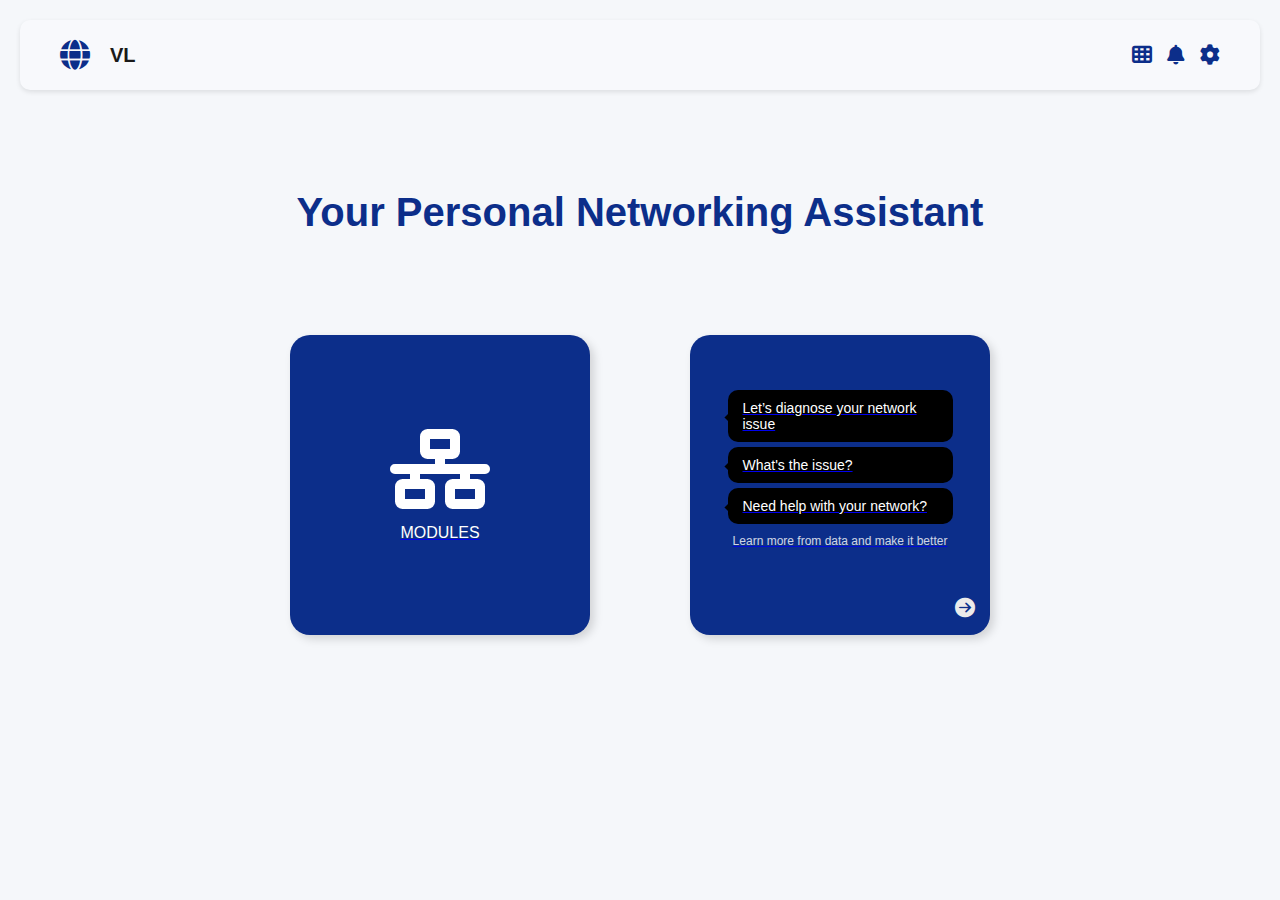
==== frontend/homePage.html @ 422a99ae "first commit" ====
<!DOCTYPE html>
<html lang="en">

<head>
    <meta charset="UTF-8">
    <meta name="viewport" content="width=device-width, initial-scale=1.0">
    <link rel="stylesheet" href="https://cdnjs.cloudflare.com/ajax/libs/font-awesome/6.4.2/css/all.min.css">
    <link rel="stylesheet" href="Css/homepage.css">

    <title>Document</title>
</head>

<body>
    <div class="header">
        <div class="left">
            <a href="index.html"><i class="fa-solid fa-globe"></i></a>
            <span>VL</span>
        </div>


        <div class="icons">
            <a href="library.html"><i class="fas fa-th"></i></a>
            <a href="notification.html"><i class="fas fa-bell"></i></a>
            <a href="setting.html"><i class="fas fa-cog"></i></a>
        </div>
    </div>

    <div class="main-content">
        <h1>Your Personal Networking Assistant</h1>

        <div class="cards">
            <a href="modulePage.html">
                <div class="card">
                    <i class="fas fa-network-wired"></i>
                    <p>MODULES</p>
                </div>
            </a>
            <a href="chatBotPage.html">
                <div class="chatbot-card">
                    <div class="chatbot-container">
                        <div class="chat-message top">
                            <span class="dot"></span>
                            Let’s diagnose your network issue
                        </div>
                        <div class="chat-message middle">
                            <span class="dot"></span>
                            What's the issue?
                        </div>
                        <div class="chat-message bottom">
                            <span class="dot"></span>
                            Need help with your network?
                        </div>
                        <p class="learn-more">Learn more from data and make it better</p>
                        <div class="next-arrow" aria-label="Next">
                            <i class="fas fa-arrow-circle-right"></i>
                        </div>
                    </div>
                </div>
            </a>
        </div>
    </div>
</body>

</html>
---- frontend/Css/homepage.css ----
* {
    margin: 0;
    padding: 0;
    box-sizing: border-box;    
}
body {
    background-color: #f5f7fa;
    text-align: center;
    padding: 20px;
    font-family: Arial, sans-serif;
}
.header {
    display: flex;
    justify-content: space-between;
    align-items: center;
    padding: 20px 40px;
    background: #f8f9fc;
    box-shadow: 0px 2px 5px rgba(0, 0, 0, 0.1);
    border-radius: 10px;
}
.header .left {
    display: flex;
    align-items: center;
    gap: 20px;
}

.header .left i {
    font-size: 30px;
    color: #0c2e8a;
}

.header .left span {
    font-weight: bold;
    font-size: 20px;
    color: #1a1a1a;
}
.header .icons {
    display: flex;
    gap: 15px; 
}
.header .icons a i {
    font-size: 20px;
    color: #0c2e8a;
    cursor: pointer;
    transition: 0.3s;
}
.main-content {
    margin-top: 100px;
}

h1 {
    font-size: 40px;
    color: #0c2e8a;
    font-weight: bold;
}
.cards {
    display: flex;
    justify-content: center;
    gap: 100px;
    margin-top: 100px;
}
.card, .chatbot-card {
    width: 300px;
    height: 300px;
    background: #0c2e8a;
    color: white;
    border-radius: 20px;
    display: flex;
    justify-content: center;
    align-items: center;
    flex-direction: column;
    box-shadow: 4px 4px 10px rgba(0, 0, 0, 0.15);
    transition: transform 0.3s;
}
.card:hover, .chatbot-card:hover {
    transform: translateY(-5px);
}
.card i {
    font-size: 80px;
    margin-bottom: 15px;
}
.chatbot-container {
    position: relative;
    width: 100%;
    height: 100%;
    padding-top: 50px;
}

.chat-message {
    background: black;
    color: white;
    padding: 10px 15px;
    border-radius: 10px;
    font-size: 14px;
    width: 75%;
    margin: 5px auto;
    text-align: left;
    position: relative;
}

.chat-message::before {
    content: "";
    width: 10px;
    height: 10px;
    background: black;
    position: absolute;
    left: -5px;
    top: 50%;
    transform: rotate(45deg) translateY(-50%);
}
.learn-more {
    font-size: 12px;
    margin-top: 10px;
    color: white;
    opacity: 0.8;
}
.next-arrow {
    position: absolute;
    bottom: 15px;
    right: 15px;
    font-size: 20px;
    color: #ebebeb;
    cursor: pointer;
}
@media (max-width: 768px) {
    .cards {
        flex-direction: column;
        align-items: center;
    }
}
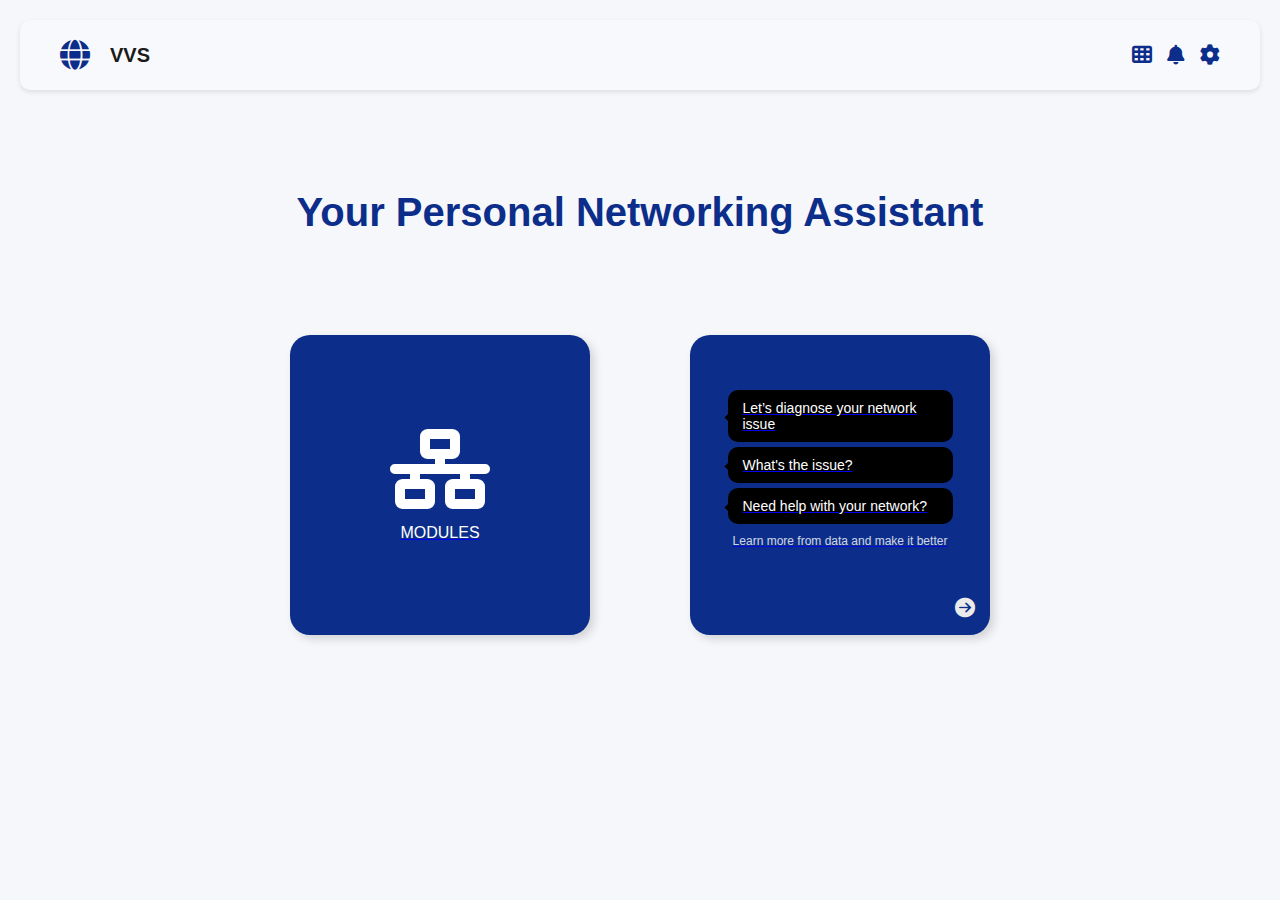
==== commit d039ddaf: "Third commit" ====
--- a/frontend/homePage.html
+++ b/frontend/homePage.html
@@ -14,7 +14,7 @@
     <div class="header">
         <div class="left">
             <a href="index.html"><i class="fa-solid fa-globe"></i></a>
-            <span>VL</span>
+            <span>VVS</span>
         </div>
 
 
